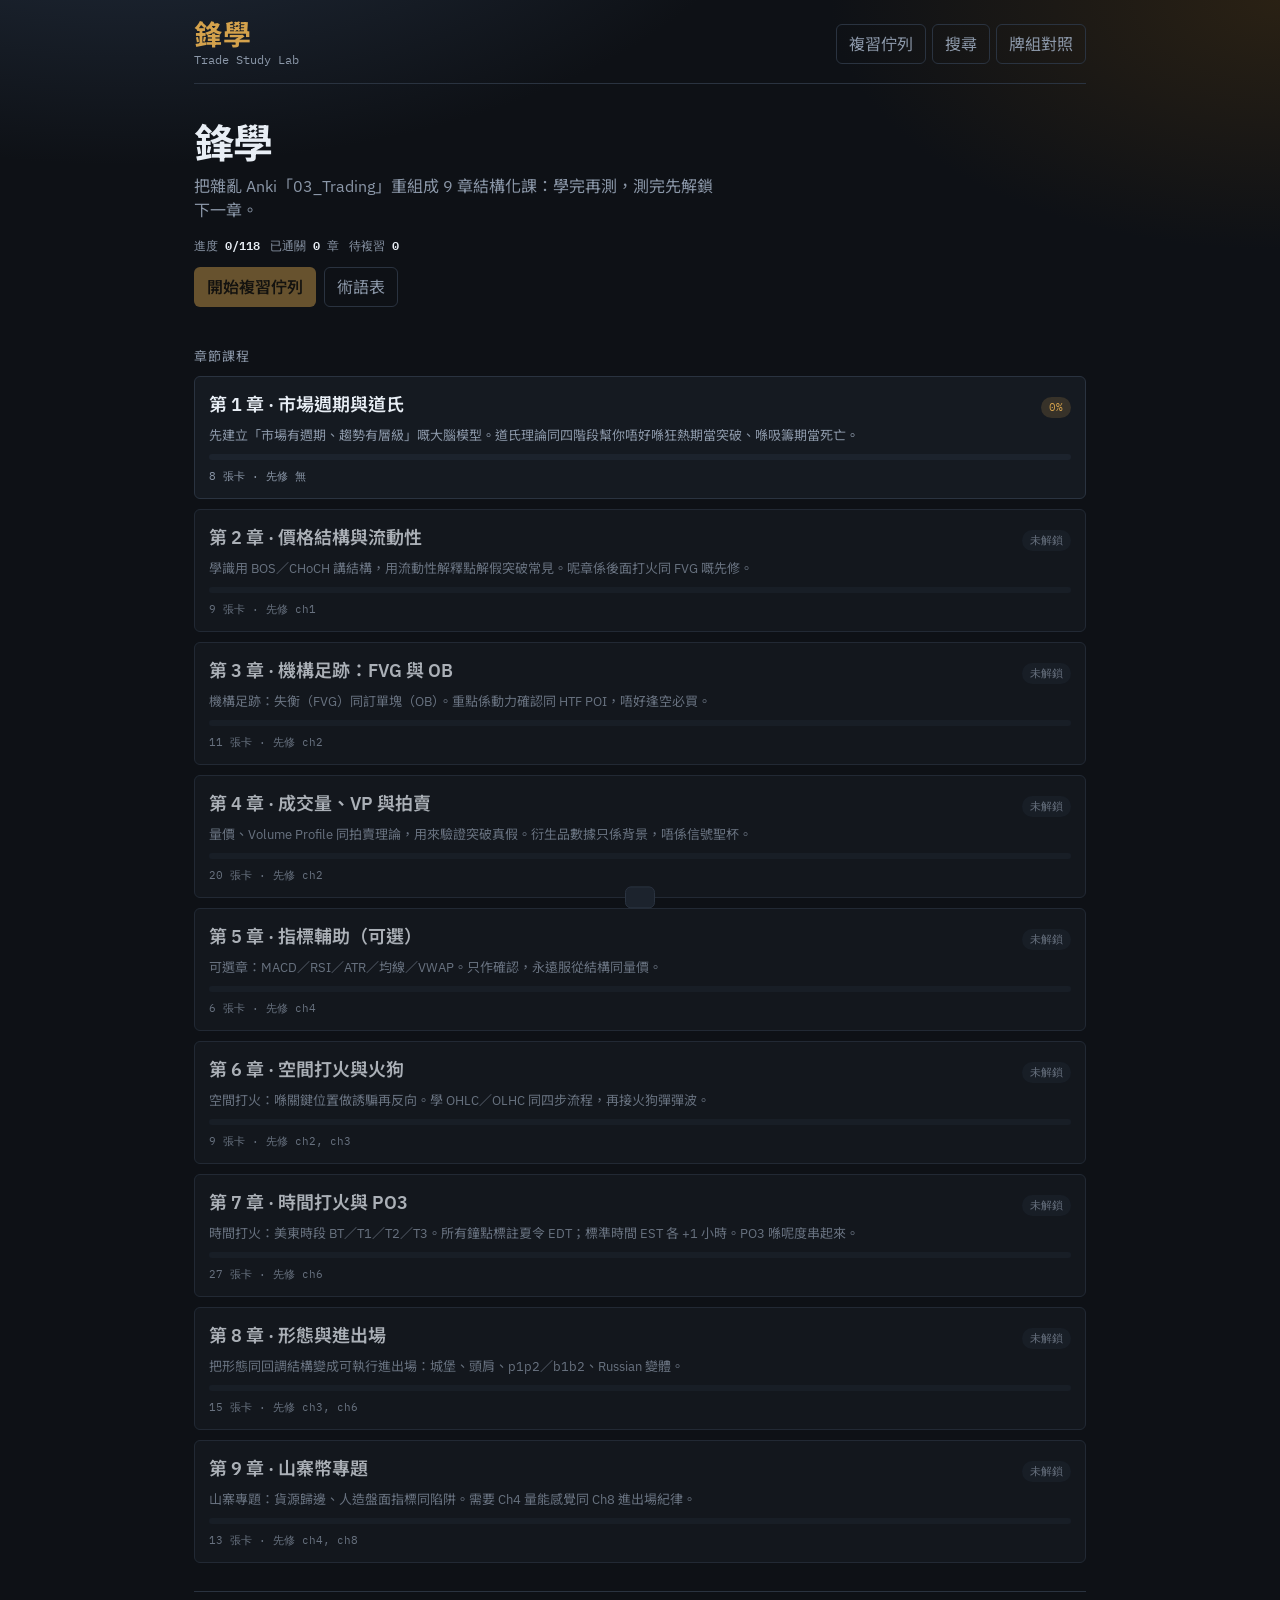
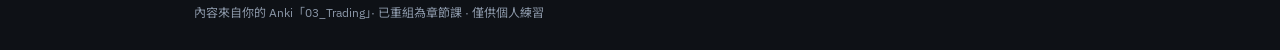
==== study/index.html @ b69bb7d2 "feat: Trade Study Lab — structured chapters from Anki 03_Trading Standalone study/ PWA that reorgani" ====
<!DOCTYPE html>
<html lang="zh-Hant">
<head>
  <meta charset="UTF-8" />
  <meta name="viewport" content="width=device-width, initial-scale=1, viewport-fit=cover" />
  <meta name="theme-color" content="#0E1116" />
  <meta name="description" content="Trade Study Lab — 結構化交易複習（由 Anki 03_Trading 重組）" />
  <title>Trade Study Lab — 鋒學</title>
  <link rel="preconnect" href="https://fonts.googleapis.com" />
  <link rel="preconnect" href="https://fonts.gstatic.com" crossorigin />
  <link href="https://fonts.googleapis.com/css2?family=IBM+Plex+Mono:wght@400;500;600&family=IBM+Plex+Sans:wght@400;500;600;700&family=Noto+Sans+TC:wght@400;500;700&display=swap" rel="stylesheet" />
  <link rel="stylesheet" href="app.css" />
</head>
<body>
  <div id="app" class="app">
    <header class="top">
      <button type="button" class="brand" id="btnHome" aria-label="回首頁">
        <span class="brand-mark">鋒學</span>
        <span class="brand-sub">Trade Study Lab</span>
      </button>
      <div class="top-actions">
        <button type="button" class="ghost" id="btnReview">複習佇列</button>
        <button type="button" class="ghost" id="btnSearch">搜尋</button>
        <button type="button" class="ghost" id="btnMap">牌組對照</button>
      </div>
    </header>
    <main id="main" class="main"></main>
    <footer class="foot">
      內容來自你的 Anki「03_Trading」· 已重組為章節課 · 僅供個人練習
    </footer>
  </div>
  <div id="toast" class="toast" role="status" aria-live="polite"></div>
  <script type="module" src="app.js"></script>
</body>
</html>
---- study/app.css ----
:root {
  --bg0: #0E1116;
  --bg1: #151A21;
  --bg2: #1C232D;
  --line: #2A3340;
  --text: #E8EEF5;
  --muted: #8B97A8;
  --accent: #D4A24C;
  --accent-dim: color-mix(in srgb, var(--accent) 18%, var(--bg1));
  --up: #3DDC97;
  --down: #F07178;
  --warn: #E0B44E;
  --sans: "IBM Plex Sans", "Noto Sans TC", sans-serif;
  --mono: "IBM Plex Mono", ui-monospace, monospace;
  --radius: 6px;
  --safe-b: env(safe-area-inset-bottom);
}

* { box-sizing: border-box; }
html, body { margin: 0; min-height: 100%; }
body {
  font-family: var(--sans);
  color: var(--text);
  background:
    radial-gradient(1200px 600px at 10% -10%, #243041 0%, transparent 55%),
    radial-gradient(900px 500px at 100% 0%, #2a2114 0%, transparent 50%),
    var(--bg0);
  line-height: 1.5;
}
button, input, select, textarea { font: inherit; color: inherit; }
button {
  cursor: pointer;
  border: 1px solid var(--line);
  background: var(--bg2);
  border-radius: var(--radius);
  min-height: 40px;
  padding: 0 12px;
}
button:disabled { opacity: 0.45; cursor: not-allowed; }
button.primary {
  background: var(--accent);
  color: #1a1408;
  border-color: transparent;
  font-weight: 600;
}
button.ghost { background: transparent; color: var(--muted); }
button.ghost:hover { color: var(--text); border-color: var(--muted); }
button.good { background: color-mix(in srgb, var(--up) 22%, var(--bg2)); border-color: var(--up); }
button.again { background: color-mix(in srgb, var(--down) 18%, var(--bg2)); border-color: var(--down); }

.app { max-width: 920px; margin: 0 auto; padding: 12px 14px calc(28px + var(--safe-b)); }
.top {
  display: flex;
  flex-wrap: wrap;
  align-items: center;
  gap: 10px;
  padding: 8px 0 14px;
  border-bottom: 1px solid var(--line);
  margin-bottom: 18px;
}
.brand {
  display: flex;
  flex-direction: column;
  align-items: flex-start;
  gap: 0;
  border: 0;
  background: none;
  padding: 0;
  min-height: 0;
  text-align: left;
}
.brand-mark {
  font-size: 28px;
  font-weight: 700;
  letter-spacing: 0.04em;
  color: var(--accent);
  line-height: 1.1;
}
.brand-sub {
  font-size: 12px;
  color: var(--muted);
  font-family: var(--mono);
}
.top-actions { display: flex; flex-wrap: wrap; gap: 6px; margin-left: auto; }

.hero {
  padding: 18px 0 8px;
  margin-bottom: 12px;
}
.hero h1 {
  margin: 0 0 8px;
  font-size: clamp(28px, 5vw, 40px);
  line-height: 1.15;
  letter-spacing: -0.02em;
}
.hero p { margin: 0; color: var(--muted); max-width: 52ch; }
.stats {
  display: flex;
  flex-wrap: wrap;
  gap: 10px;
  margin: 14px 0 4px;
  font-family: var(--mono);
  font-size: 12px;
  color: var(--muted);
}
.stats b { color: var(--text); font-weight: 600; }

.section-title {
  margin: 20px 0 10px;
  font-size: 13px;
  letter-spacing: 0.08em;
  text-transform: uppercase;
  color: var(--muted);
}

.chapter-list { display: grid; gap: 10px; }
.chapter-card {
  display: grid;
  gap: 8px;
  padding: 14px;
  background: var(--bg1);
  border: 1px solid var(--line);
  border-radius: var(--radius);
  text-align: left;
  width: 100%;
  min-height: 0;
}
.chapter-card.locked { opacity: 0.72; }
.chapter-card.passed { border-color: color-mix(in srgb, var(--up) 45%, var(--line)); }
.chapter-card .row {
  display: flex;
  justify-content: space-between;
  gap: 10px;
  align-items: baseline;
}
.chapter-card h2 {
  margin: 0;
  font-size: 18px;
  font-weight: 600;
}
.badge {
  font-family: var(--mono);
  font-size: 11px;
  color: var(--accent);
  background: var(--accent-dim);
  border-radius: 999px;
  padding: 2px 8px;
  white-space: nowrap;
}
.badge.ok { color: var(--up); background: color-mix(in srgb, var(--up) 16%, var(--bg1)); }
.badge.lock { color: var(--muted); background: var(--bg2); }
.progress {
  height: 6px;
  background: var(--bg2);
  border-radius: 99px;
  overflow: hidden;
}
.progress > i {
  display: block;
  height: 100%;
  background: var(--accent);
  width: 0;
}
.muted { color: var(--muted); }
.mono { font-family: var(--mono); }

.panel {
  background: var(--bg1);
  border: 1px solid var(--line);
  border-radius: var(--radius);
  padding: 14px;
  margin-bottom: 12px;
}
.panel h3 { margin: 0 0 8px; font-size: 16px; }
.panel ul { margin: 0; padding-left: 1.2em; color: var(--muted); }
.panel li { margin-bottom: 4px; }

.actions { display: flex; flex-wrap: wrap; gap: 8px; margin: 12px 0; }

.flash {
  min-height: 220px;
  display: grid;
  place-items: center;
  padding: 20px;
  background: linear-gradient(160deg, var(--bg2), var(--bg1));
  border: 1px solid var(--line);
  border-radius: var(--radius);
  cursor: pointer;
  text-align: center;
}
.flash .label {
  font-size: 11px;
  letter-spacing: 0.1em;
  text-transform: uppercase;
  color: var(--muted);
  margin-bottom: 10px;
}
.flash .body {
  font-size: 20px;
  white-space: pre-wrap;
  word-break: break-word;
}
.flash.back .body { color: var(--accent); font-size: 17px; text-align: left; width: 100%; }

.choice {
  display: grid;
  gap: 8px;
  margin-top: 12px;
}
.choice button {
  text-align: left;
  padding: 12px;
  white-space: pre-wrap;
}
.choice button.correct { border-color: var(--up); }
.choice button.wrong { border-color: var(--down); }

.search-box {
  width: 100%;
  background: var(--bg2);
  border: 1px solid var(--line);
  border-radius: var(--radius);
  padding: 10px 12px;
  margin-bottom: 12px;
}
.search-hit {
  display: block;
  width: 100%;
  text-align: left;
  padding: 10px 12px;
  margin-bottom: 8px;
  background: var(--bg1);
}
.search-hit small { color: var(--muted); display: block; margin-top: 4px; }

.glossary {
  display: grid;
  gap: 8px;
}
.glossary dt {
  font-weight: 600;
  color: var(--accent);
  font-family: var(--mono);
  font-size: 13px;
}
.glossary dd { margin: 0 0 8px; color: var(--muted); font-size: 14px; }

.foot {
  margin-top: 28px;
  padding-top: 12px;
  border-top: 1px solid var(--line);
  color: var(--muted);
  font-size: 12px;
}

.toast {
  position: fixed;
  left: 50%;
  bottom: calc(18px + var(--safe-b));
  transform: translateX(-50%) translateY(120%);
  background: var(--bg2);
  border: 1px solid var(--line);
  padding: 10px 14px;
  border-radius: var(--radius);
  z-index: 50;
  transition: transform 0.2s ease;
  max-width: min(90vw, 420px);
}
.toast.show { transform: translateX(-50%) translateY(0); }

@media (max-width: 640px) {
  .brand-mark { font-size: 24px; }
  .flash .body { font-size: 17px; }
  .top-actions { width: 100%; margin-left: 0; }
  .top-actions button { flex: 1; }
}
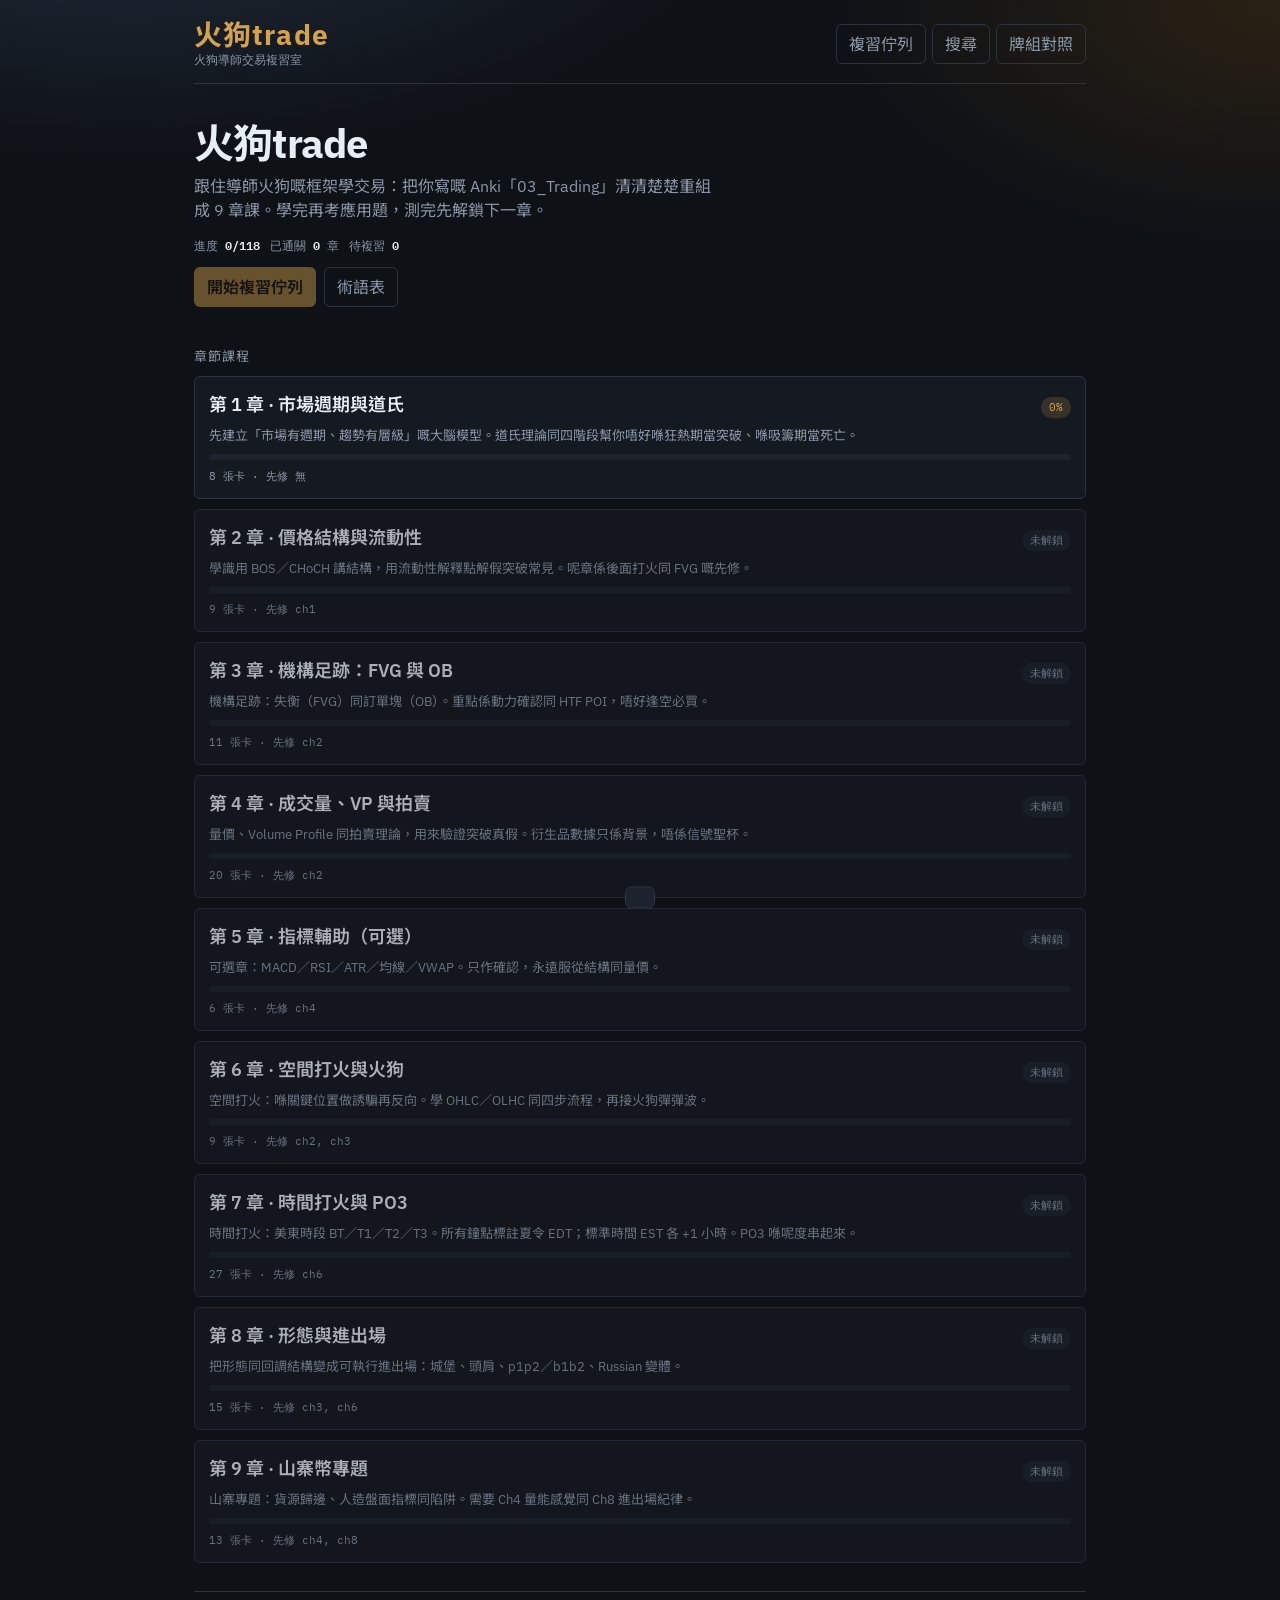
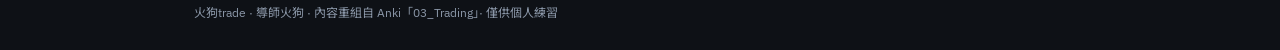
==== commit ee9b8d74: "feat: rebrand 火狗trade, clarify 118 cards, harder exams Rename study app to 火狗trade (tutor 火狗). Rewri" ====
--- a/study/index.html
+++ b/study/index.html
@@ -4,8 +4,8 @@
   <meta charset="UTF-8" />
   <meta name="viewport" content="width=device-width, initial-scale=1, viewport-fit=cover" />
   <meta name="theme-color" content="#0E1116" />
-  <meta name="description" content="Trade Study Lab — 結構化交易複習（由 Anki 03_Trading 重組）" />
-  <title>Trade Study Lab — 鋒學</title>
+  <meta name="description" content="火狗trade — 火狗導師結構化交易複習（由 Anki 03_Trading 重組）" />
+  <title>火狗trade</title>
   <link rel="preconnect" href="https://fonts.googleapis.com" />
   <link rel="preconnect" href="https://fonts.gstatic.com" crossorigin />
   <link href="https://fonts.googleapis.com/css2?family=IBM+Plex+Mono:wght@400;500;600&family=IBM+Plex+Sans:wght@400;500;600;700&family=Noto+Sans+TC:wght@400;500;700&display=swap" rel="stylesheet" />
@@ -15,8 +15,8 @@
   <div id="app" class="app">
     <header class="top">
       <button type="button" class="brand" id="btnHome" aria-label="回首頁">
-        <span class="brand-mark">鋒學</span>
-        <span class="brand-sub">Trade Study Lab</span>
+        <span class="brand-mark">火狗trade</span>
+        <span class="brand-sub">火狗導師交易複習室</span>
       </button>
       <div class="top-actions">
         <button type="button" class="ghost" id="btnReview">複習佇列</button>
@@ -26,7 +26,7 @@
     </header>
     <main id="main" class="main"></main>
     <footer class="foot">
-      內容來自你的 Anki「03_Trading」· 已重組為章節課 · 僅供個人練習
+      火狗trade · 導師火狗 · 內容重組自 Anki「03_Trading」· 僅供個人練習
     </footer>
   </div>
   <div id="toast" class="toast" role="status" aria-live="polite"></div>
--- a/study/app.css
+++ b/study/app.css
@@ -268,9 +268,33 @@
 }
 .toast.show { transform: translateX(-50%) translateY(0); }
 
+.quiz-graph {
+  margin: 12px 0;
+  padding: 10px;
+  background: var(--bg2);
+  border: 1px solid var(--line);
+  border-radius: var(--radius);
+}
+.quiz-graph-svg {
+  width: 100%;
+  overflow-x: auto;
+}
+.quiz-graph-svg svg {
+  display: block;
+  width: 100%;
+  max-width: 480px;
+  height: auto;
+  margin: 0 auto;
+}
+.quiz-graph figcaption {
+  margin-top: 8px;
+  font-size: 12px;
+}
+.hidden { display: none !important; }
 @media (max-width: 640px) {
-  .brand-mark { font-size: 24px; }
+  .brand-mark { font-size: 22px; }
   .flash .body { font-size: 17px; }
   .top-actions { width: 100%; margin-left: 0; }
   .top-actions button { flex: 1; }
-}
+  .quiz-graph-svg svg { min-width: 280px; }
+}
